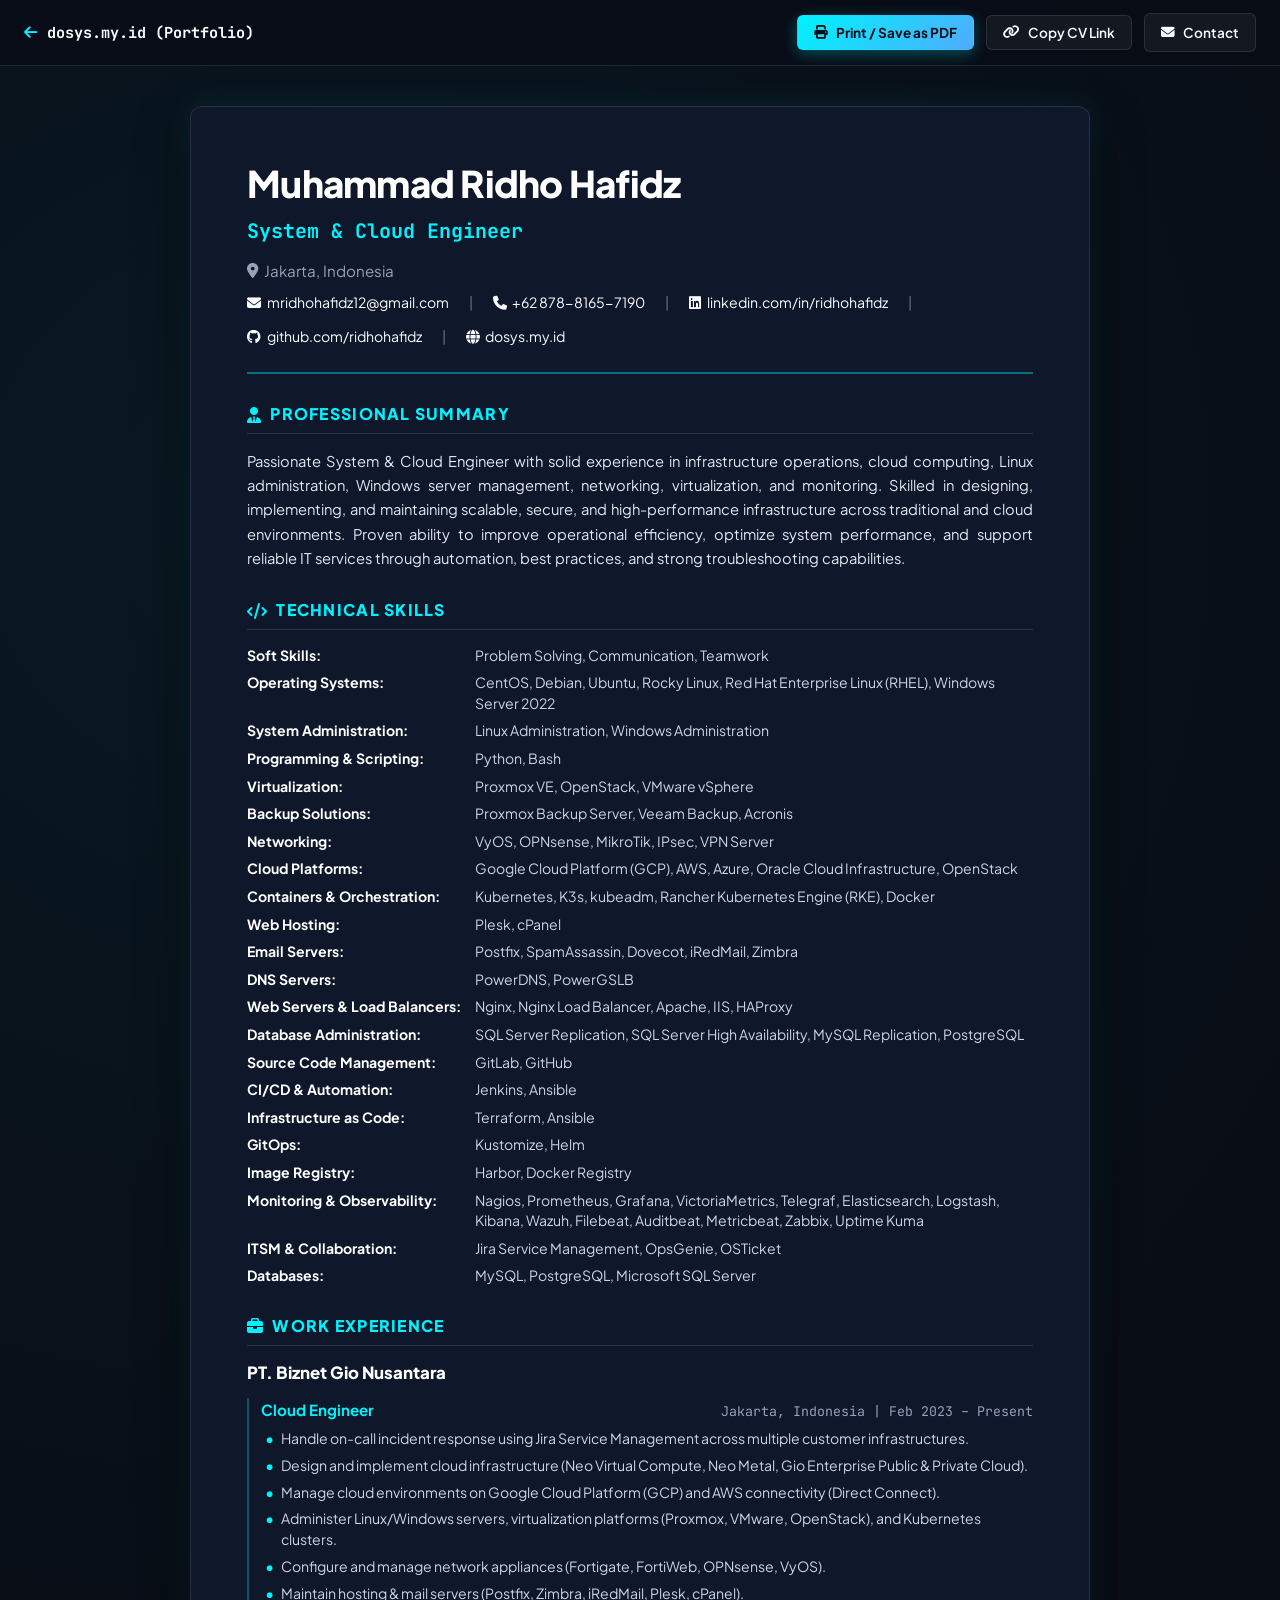
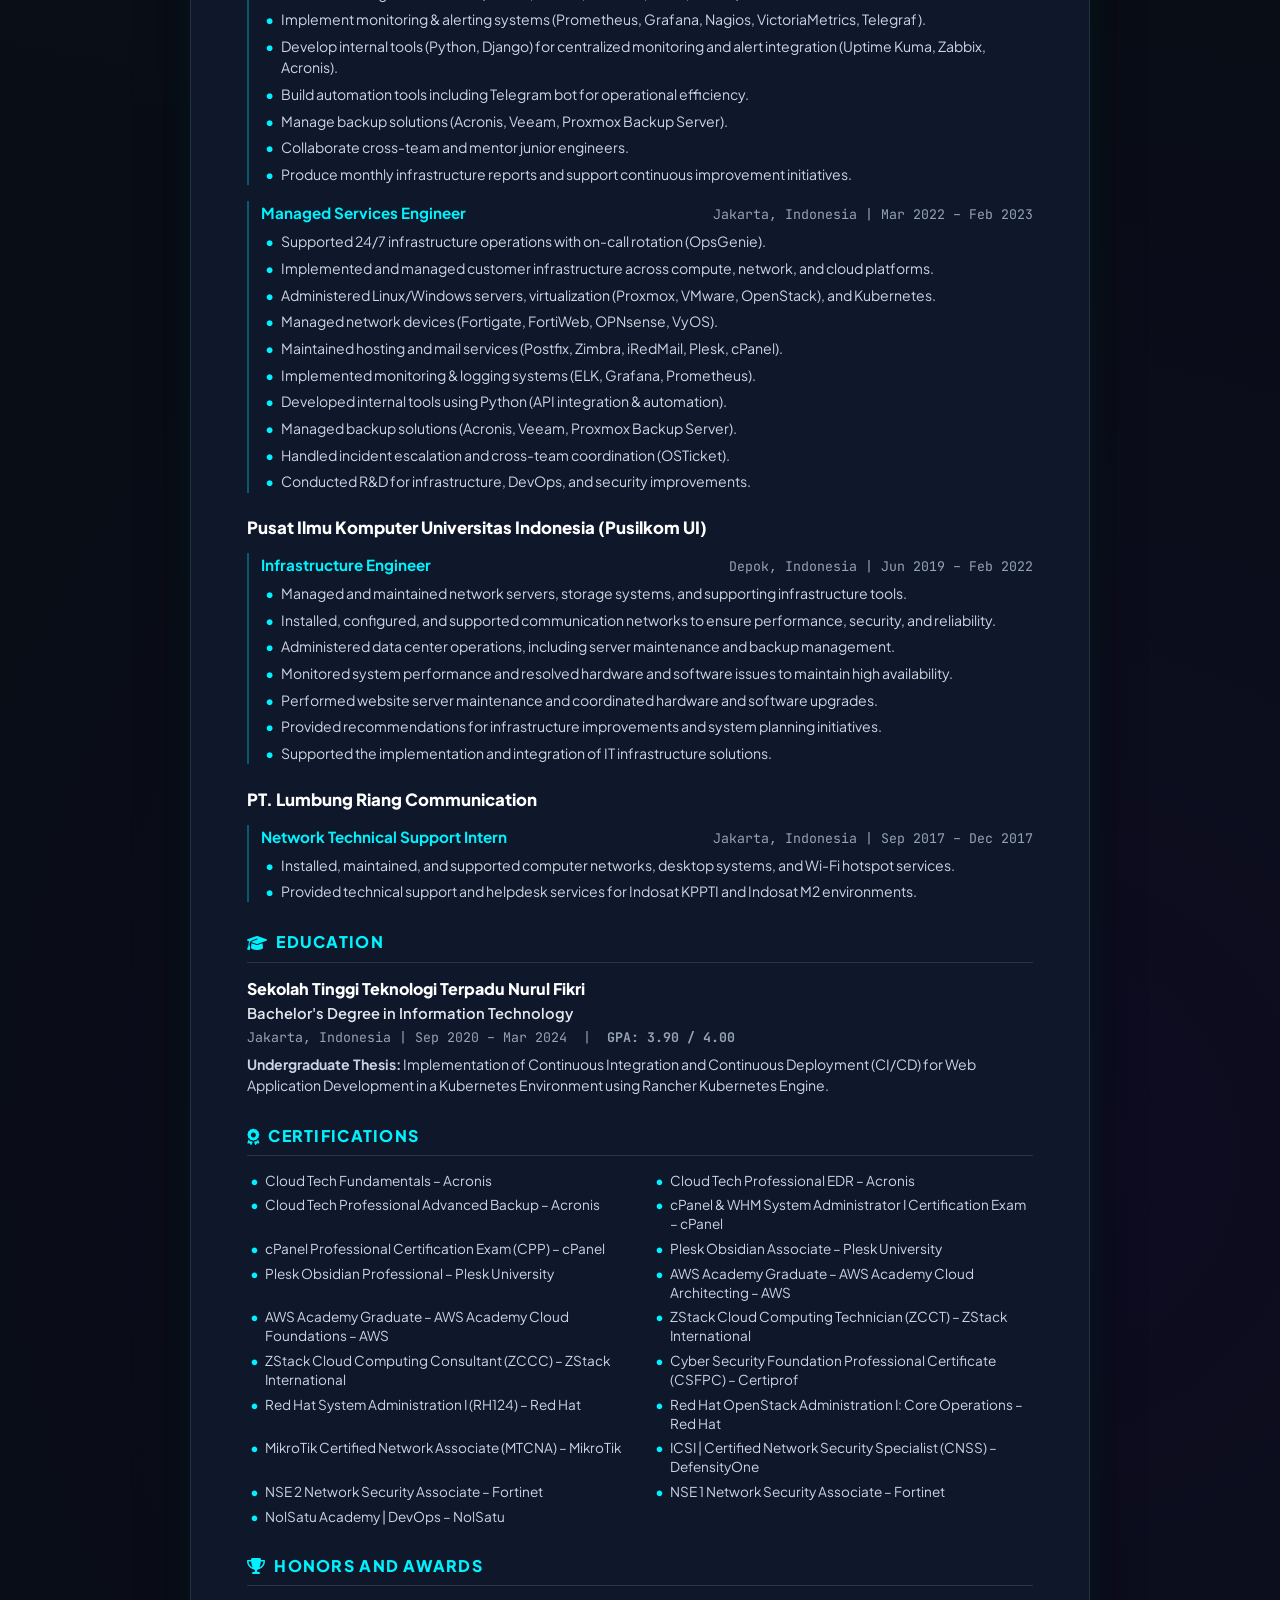
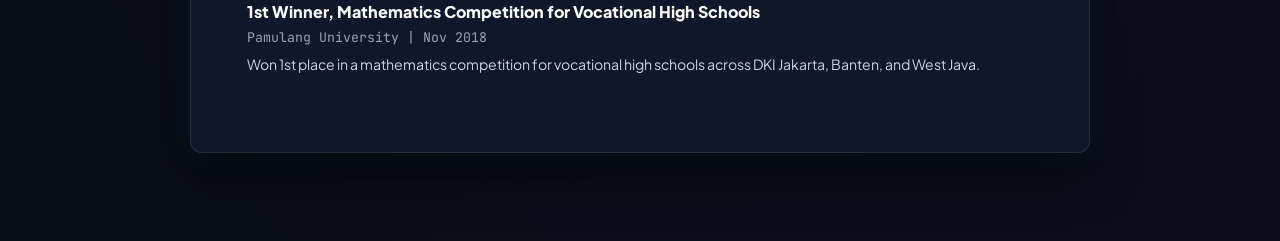
==== cv.html @ adc0bbea "Initial commit: Professional portfolio 2026" ====
<!DOCTYPE html>
<html lang="id">
<head>
    <meta charset="UTF-8">
    <meta name="viewport" content="width=device-width, initial-scale=1.0">
    <title>Curriculum Vitae - Muhammad Ridho Hafidz | System & Cloud Engineer</title>
    <meta name="description" content="Official Curriculum Vitae of Muhammad Ridho Hafidz - System & Cloud Engineer specializing in AWS, GCP, Kubernetes, Linux/Windows Administration, and DevOps.">
    <meta name="author" content="Muhammad Ridho Hafidz">

    <!-- Google Fonts -->
    <link rel="preconnect" href="https://fonts.googleapis.com">
    <link rel="preconnect" href="https://fonts.gstatic.com" crossorigin>
    <link href="https://fonts.googleapis.com/css2?family=JetBrains+Mono:wght@400;500;600;700&family=Plus+Jakarta+Sans:wght@400;500;600;700;800&display=swap" rel="stylesheet">
    
    <!-- FontAwesome -->
    <link rel="stylesheet" href="https://cdnjs.cloudflare.com/ajax/libs/font-awesome/6.4.0/css/all.min.css">

    <style>
        :root {
            --bg-body: #090d16;
            --bg-paper: #0f172a;
            --border-color: rgba(255, 255, 255, 0.1);
            --border-accent: #00f2fe;
            --text-primary: #f8fafc;
            --text-secondary: #94a3b8;
            --text-muted: #64748b;
            --accent-cyan: #00f2fe;
            --accent-blue: #4facfe;
            --accent-green: #00e676;
            --font-sans: 'Plus Jakarta Sans', sans-serif;
            --font-mono: 'JetBrains Mono', monospace;
            --radius-sm: 6px;
            --radius-md: 12px;
            --shadow-paper: 0 20px 50px rgba(0, 0, 0, 0.6), 0 0 30px rgba(0, 242, 254, 0.1);
        }

        * {
            box-sizing: border-box;
            margin: 0;
            padding: 0;
        }

        body {
            font-family: var(--font-sans);
            background-color: var(--bg-body);
            color: var(--text-primary);
            line-height: 1.55;
            padding-bottom: 3rem;
            min-height: 100vh;
            background-image: 
                radial-gradient(circle at 20% 15%, rgba(0, 242, 254, 0.05) 0%, transparent 40%),
                radial-gradient(circle at 80% 80%, rgba(112, 0, 255, 0.05) 0%, transparent 40%);
        }

        /* Top Action Bar */
        .cv-topbar {
            position: sticky;
            top: 0;
            z-index: 100;
            background: rgba(9, 13, 22, 0.92);
            backdrop-filter: blur(12px);
            border-bottom: 1px solid var(--border-color);
            padding: 0.8rem 1.5rem;
            display: flex;
            align-items: center;
            justify-content: space-between;
            gap: 1rem;
        }

        .cv-topbar-brand {
            display: flex;
            align-items: center;
            gap: 0.6rem;
            color: var(--text-primary);
            text-decoration: none;
            font-weight: 700;
            font-family: var(--font-mono);
            font-size: 0.95rem;
        }

        .cv-topbar-brand i {
            color: var(--accent-cyan);
        }

        .cv-actions {
            display: flex;
            align-items: center;
            gap: 0.75rem;
            flex-wrap: wrap;
        }

        .btn-action {
            display: inline-flex;
            align-items: center;
            gap: 0.5rem;
            padding: 0.5rem 1rem;
            border-radius: var(--radius-sm);
            font-size: 0.85rem;
            font-weight: 600;
            cursor: pointer;
            text-decoration: none;
            transition: all 0.2s ease;
            border: 1px solid transparent;
            font-family: var(--font-sans);
        }

        .btn-action-primary {
            background: linear-gradient(135deg, #00f2fe 0%, #4facfe 100%);
            color: #090d16;
            font-weight: 700;
            box-shadow: 0 4px 15px rgba(0, 242, 254, 0.3);
        }

        .btn-action-primary:hover {
            transform: translateY(-2px);
            box-shadow: 0 6px 20px rgba(0, 242, 254, 0.5);
            color: #000;
        }

        .btn-action-secondary {
            background: rgba(255, 255, 255, 0.05);
            color: var(--text-primary);
            border-color: var(--border-color);
        }

        .btn-action-secondary:hover {
            background: rgba(255, 255, 255, 0.1);
            border-color: var(--accent-cyan);
            color: var(--accent-cyan);
        }

        /* CV Document Container */
        .cv-container {
            max-width: 900px;
            margin: 2.5rem auto;
            background: var(--bg-paper);
            border: 1px solid var(--border-color);
            border-radius: var(--radius-md);
            padding: 3rem 3.5rem;
            box-shadow: var(--shadow-paper);
            position: relative;
        }

        /* CV Header */
        .cv-header {
            border-bottom: 2px solid rgba(0, 242, 254, 0.4);
            padding-bottom: 1.5rem;
            margin-bottom: 1.75rem;
        }

        .cv-name {
            font-size: 2.3rem;
            font-weight: 800;
            letter-spacing: -0.02em;
            color: #ffffff;
            margin-bottom: 0.25rem;
        }

        .cv-role {
            font-size: 1.25rem;
            font-weight: 700;
            color: var(--accent-cyan);
            font-family: var(--font-mono);
            margin-bottom: 0.75rem;
        }

        .cv-location {
            font-size: 0.95rem;
            color: var(--text-secondary);
            margin-bottom: 0.6rem;
            display: flex;
            align-items: center;
            gap: 0.4rem;
        }

        .cv-contact-bar {
            display: flex;
            flex-wrap: wrap;
            gap: 0.8rem 1.25rem;
            font-size: 0.88rem;
            color: var(--text-secondary);
            margin-top: 0.5rem;
        }

        .cv-contact-bar a {
            color: var(--text-primary);
            text-decoration: none;
            transition: color 0.2s;
            display: inline-flex;
            align-items: center;
            gap: 0.35rem;
        }

        .cv-contact-bar a:hover {
            color: var(--accent-cyan);
        }

        .cv-contact-bar .sep {
            color: var(--text-muted);
        }

        /* CV Sections */
        .cv-section {
            margin-bottom: 1.75rem;
        }

        .cv-section-title {
            font-size: 1rem;
            font-weight: 800;
            text-transform: uppercase;
            letter-spacing: 0.08em;
            color: var(--accent-cyan);
            border-bottom: 1px solid rgba(255, 255, 255, 0.12);
            padding-bottom: 0.4rem;
            margin-bottom: 0.9rem;
            display: flex;
            align-items: center;
            gap: 0.5rem;
        }

        .cv-summary-text {
            color: #e2e8f0;
            font-size: 0.92rem;
            line-height: 1.65;
            text-align: justify;
        }

        /* Skills Matrix */
        .cv-skills-list {
            display: flex;
            flex-direction: column;
            gap: 0.45rem;
        }

        .cv-skill-row {
            font-size: 0.88rem;
            line-height: 1.45;
            display: grid;
            grid-template-columns: 220px 1fr;
            gap: 0.5rem;
        }

        .cv-skill-label {
            font-weight: 700;
            color: #ffffff;
        }

        .cv-skill-val {
            color: #cbd5e1;
        }

        /* Work Experience Blocks */
        .cv-company-block {
            margin-bottom: 1.4rem;
        }

        .cv-company-name {
            font-size: 1.05rem;
            font-weight: 800;
            color: #ffffff;
        }

        .cv-job-block {
            margin-top: 0.75rem;
            padding-left: 0.75rem;
            border-left: 2px solid rgba(0, 242, 254, 0.3);
        }

        .cv-job-header {
            display: flex;
            justify-content: space-between;
            align-items: baseline;
            flex-wrap: wrap;
            gap: 0.25rem;
            margin-bottom: 0.35rem;
        }

        .cv-job-title {
            font-size: 0.95rem;
            font-weight: 700;
            color: var(--accent-cyan);
        }

        .cv-job-meta {
            font-size: 0.83rem;
            color: var(--text-secondary);
            font-family: var(--font-mono);
        }

        .cv-bullet-list {
            list-style: none;
            margin-top: 0.4rem;
        }

        .cv-bullet-list li {
            position: relative;
            padding-left: 1.25rem;
            font-size: 0.88rem;
            color: #cbd5e1;
            margin-bottom: 0.35rem;
            line-height: 1.5;
        }

        .cv-bullet-list li::before {
            content: "•";
            position: absolute;
            left: 0.25rem;
            color: var(--accent-cyan);
            font-weight: bold;
        }

        /* Education & Certifications */
        .cv-edu-block {
            margin-bottom: 0.85rem;
        }

        .cv-edu-school {
            font-size: 1rem;
            font-weight: 800;
            color: #ffffff;
        }

        .cv-edu-degree {
            font-size: 0.92rem;
            color: #e2e8f0;
            font-weight: 600;
        }

        .cv-edu-meta {
            font-size: 0.83rem;
            color: var(--text-secondary);
            margin: 0.15rem 0 0.4rem 0;
            font-family: var(--font-mono);
        }

        .cv-edu-details {
            font-size: 0.88rem;
            color: #cbd5e1;
            line-height: 1.5;
        }

        .cv-certs-grid {
            display: grid;
            grid-template-columns: 1fr 1fr;
            gap: 0.35rem 1.5rem;
        }

        .cv-cert-item {
            font-size: 0.85rem;
            color: #cbd5e1;
            position: relative;
            padding-left: 1.15rem;
            line-height: 1.4;
        }

        .cv-cert-item::before {
            content: "•";
            position: absolute;
            left: 0.2rem;
            color: var(--accent-cyan);
            font-weight: bold;
        }

        /* Toast notification */
        .toast-cv {
            position: fixed;
            bottom: 2rem;
            right: 2rem;
            background: rgba(13, 17, 23, 0.95);
            border: 1px solid var(--accent-green);
            color: #fff;
            padding: 0.75rem 1.25rem;
            border-radius: var(--radius-sm);
            font-size: 0.88rem;
            box-shadow: 0 10px 25px rgba(0,0,0,0.5);
            display: none;
            z-index: 1000;
        }

        .toast-cv.show {
            display: flex;
            align-items: center;
            gap: 0.5rem;
            animation: fadeIn 0.3s ease;
        }

        /* -------------------------------------------------------------
           PRINT STYLESHEET (CLEAN ATS-FRIENDLY & HIGH CONTRAST)
           ------------------------------------------------------------- */
        @media print {
            @page {
                size: A4;
                margin: 12mm 15mm;
            }

            body {
                background: #ffffff !important;
                color: #000000 !important;
                padding: 0 !important;
                margin: 0 !important;
                background-image: none !important;
                font-size: 9pt !important;
                line-height: 1.4 !important;
                -webkit-print-color-adjust: exact !important;
                print-color-adjust: exact !important;
            }

            .cv-topbar, .toast-cv, #cvToast {
                display: none !important;
            }

            .cv-container {
                max-width: 100% !important;
                margin: 0 !important;
                padding: 0 !important;
                background: #ffffff !important;
                border: none !important;
                box-shadow: none !important;
            }

            .cv-header {
                border-bottom: 2px solid #000000 !important;
                padding-bottom: 8px !important;
                margin-bottom: 12px !important;
                page-break-after: avoid !important;
                break-after: avoid !important;
            }

            .cv-name {
                color: #000000 !important;
                font-size: 20pt !important;
                line-height: 1.15 !important;
            }

            .cv-role {
                color: #111111 !important;
                font-size: 11pt !important;
                font-weight: 700 !important;
                margin-bottom: 4px !important;
            }

            .cv-location, .cv-contact-bar, .cv-contact-bar a {
                color: #333333 !important;
                font-size: 8.5pt !important;
            }

            .cv-section {
                margin-bottom: 14px !important;
                break-inside: auto !important;
                page-break-inside: auto !important;
            }

            .cv-section-title {
                color: #000000 !important;
                border-bottom: 1.5px solid #000000 !important;
                font-size: 10.5pt !important;
                font-weight: 800 !important;
                margin-top: 12px !important;
                margin-bottom: 6px !important;
                padding-bottom: 3px !important;
                page-break-after: avoid !important;
                break-after: avoid !important;
            }

            .cv-section-title i {
                display: none !important;
            }

            .cv-summary-text, .cv-skill-row, .cv-bullet-list li, .cv-edu-details, .cv-cert-item {
                color: #111111 !important;
                font-size: 8.6pt !important;
                line-height: 1.38 !important;
            }

            .cv-skill-row {
                grid-template-columns: 180px 1fr !important;
                gap: 3px 6px !important;
                page-break-inside: avoid !important;
                break-inside: avoid !important;
            }

            .cv-skill-label {
                color: #000000 !important;
                font-weight: 700 !important;
            }

            .cv-skill-val {
                color: #222222 !important;
            }

            .cv-company-block {
                margin-bottom: 10px !important;
                page-break-inside: auto !important;
                break-inside: auto !important;
            }

            .cv-company-name {
                color: #000000 !important;
                font-size: 10.2pt !important;
                font-weight: 800 !important;
                page-break-after: avoid !important;
                break-after: avoid !important;
            }

            .cv-job-block {
                border-left: 2px solid #555555 !important;
                padding-left: 8px !important;
                margin-top: 6px !important;
                page-break-inside: avoid !important;
                break-inside: avoid !important;
            }

            .cv-job-title, .cv-edu-degree {
                color: #111111 !important;
                font-size: 9.3pt !important;
                font-weight: 700 !important;
            }

            .cv-job-meta, .cv-edu-meta {
                color: #444444 !important;
                font-size: 8.3pt !important;
            }

            /* Education & Certifications: Keep intact together without orphan headings */
            .cv-section.cv-edu-section,
            .cv-edu-block {
                page-break-inside: avoid !important;
                break-inside: avoid !important;
            }

            .cv-edu-school {
                color: #000000 !important;
                font-size: 10pt !important;
                font-weight: 800 !important;
                page-break-after: avoid !important;
                break-after: avoid !important;
            }

            .cv-certs-grid {
                grid-template-columns: 1fr 1fr !important;
                gap: 2px 14px !important;
                page-break-inside: auto !important;
                break-inside: auto !important;
            }

            .cv-cert-item {
                page-break-inside: avoid !important;
                break-inside: avoid !important;
            }

            .cv-bullet-list {
                padding-left: 14px !important;
                margin-top: 3px !important;
            }

            .cv-bullet-list li {
                margin-bottom: 2px !important;
                page-break-inside: avoid !important;
                break-inside: avoid !important;
            }
        }

        /* Embedded inside Preview Modal */
        body.in-iframe {
            background: #080b13;
            background-image: none;
            padding: 1.5rem 1rem 3rem 1rem;
            min-height: auto;
        }

        body.in-iframe .cv-topbar {
            display: none !important;
        }

        body.in-iframe .cv-container {
            margin: 0 auto;
            max-width: 860px;
            padding: 2.5rem 3rem;
            box-shadow: 0 10px 40px rgba(0, 0, 0, 0.7), 0 0 25px rgba(0, 242, 254, 0.1);
        }

        /* Mobile adjustments */
        @media (max-width: 768px) {
            .cv-container {
                margin: 1rem;
                padding: 1.75rem 1.25rem;
            }

            body.in-iframe .cv-container {
                padding: 1.5rem 1.25rem;
                margin: 0.5rem auto;
            }

            .cv-name {
                font-size: 1.75rem;
            }

            .cv-skill-row {
                grid-template-columns: 1fr;
                gap: 0.15rem;
            }

            .cv-certs-grid {
                grid-template-columns: 1fr;
            }

            .cv-actions {
                width: 100%;
                justify-content: flex-start;
            }
        }
    </style>
</head>
<body>

    <!-- Top Action Bar -->
    <header class="cv-topbar">
        <a href="index.html" class="cv-topbar-brand">
            <i class="fas fa-arrow-left"></i> <span>dosys.my.id (Portfolio)</span>
        </a>

        <div class="cv-actions">
            <button class="btn-action btn-action-primary" onclick="window.print();" id="printCvBtn">
                <i class="fas fa-print"></i> Print / Save as PDF
            </button>
            <button class="btn-action btn-action-secondary" onclick="copyCvUrl();">
                <i class="fas fa-link"></i> Copy CV Link
            </button>
            <a href="mailto:mridhohafidz12@gmail.com" class="btn-action btn-action-secondary">
                <i class="fas fa-envelope"></i> Contact
            </a>
        </div>
    </header>

    <!-- Main CV Paper -->
    <main class="cv-container" id="cvDocument">
        <!-- Header -->
        <header class="cv-header">
            <h1 class="cv-name">Muhammad Ridho Hafidz</h1>
            <div class="cv-role">System & Cloud Engineer</div>
            <div class="cv-location">
                <i class="fas fa-map-marker-alt"></i> Jakarta, Indonesia
            </div>
            <div class="cv-contact-bar">
                <a href="mailto:mridhohafidz12@gmail.com"><i class="fas fa-envelope"></i> mridhohafidz12@gmail.com</a>
                <span class="sep">|</span>
                <a href="tel:+6287881657190"><i class="fas fa-phone"></i> +62 878-8165-7190</a>
                <span class="sep">|</span>
                <a href="https://linkedin.com/in/ridhohafidz" target="_blank" rel="noopener"><i class="fab fa-linkedin"></i> linkedin.com/in/ridhohafidz</a>
                <span class="sep">|</span>
                <a href="https://github.com/ridhohafidz" target="_blank" rel="noopener"><i class="fab fa-github"></i> github.com/ridhohafidz</a>
                <span class="sep">|</span>
                <a href="https://dosys.my.id" target="_blank" rel="noopener"><i class="fas fa-globe"></i> dosys.my.id</a>
            </div>
        </header>

        <!-- Professional Summary -->
        <section class="cv-section">
            <h2 class="cv-section-title"><i class="fas fa-user-tie"></i> Professional Summary</h2>
            <p class="cv-summary-text">
                Passionate System & Cloud Engineer with solid experience in infrastructure operations, cloud computing, Linux administration, Windows server management, networking, virtualization, and monitoring. Skilled in designing, implementing, and maintaining scalable, secure, and high-performance infrastructure across traditional and cloud environments. Proven ability to improve operational efficiency, optimize system performance, and support reliable IT services through automation, best practices, and strong troubleshooting capabilities.
            </p>
        </section>

        <!-- Technical Skills -->
        <section class="cv-section">
            <h2 class="cv-section-title"><i class="fas fa-code"></i> Technical Skills</h2>
            <div class="cv-skills-list">
                <div class="cv-skill-row">
                    <span class="cv-skill-label">Soft Skills:</span>
                    <span class="cv-skill-val">Problem Solving, Communication, Teamwork</span>
                </div>
                <div class="cv-skill-row">
                    <span class="cv-skill-label">Operating Systems:</span>
                    <span class="cv-skill-val">CentOS, Debian, Ubuntu, Rocky Linux, Red Hat Enterprise Linux (RHEL), Windows Server 2022</span>
                </div>
                <div class="cv-skill-row">
                    <span class="cv-skill-label">System Administration:</span>
                    <span class="cv-skill-val">Linux Administration, Windows Administration</span>
                </div>
                <div class="cv-skill-row">
                    <span class="cv-skill-label">Programming & Scripting:</span>
                    <span class="cv-skill-val">Python, Bash</span>
                </div>
                <div class="cv-skill-row">
                    <span class="cv-skill-label">Virtualization:</span>
                    <span class="cv-skill-val">Proxmox VE, OpenStack, VMware vSphere</span>
                </div>
                <div class="cv-skill-row">
                    <span class="cv-skill-label">Backup Solutions:</span>
                    <span class="cv-skill-val">Proxmox Backup Server, Veeam Backup, Acronis</span>
                </div>
                <div class="cv-skill-row">
                    <span class="cv-skill-label">Networking:</span>
                    <span class="cv-skill-val">VyOS, OPNsense, MikroTik, IPsec, VPN Server</span>
                </div>
                <div class="cv-skill-row">
                    <span class="cv-skill-label">Cloud Platforms:</span>
                    <span class="cv-skill-val">Google Cloud Platform (GCP), AWS, Azure, Oracle Cloud Infrastructure, OpenStack</span>
                </div>
                <div class="cv-skill-row">
                    <span class="cv-skill-label">Containers & Orchestration:</span>
                    <span class="cv-skill-val">Kubernetes, K3s, kubeadm, Rancher Kubernetes Engine (RKE), Docker</span>
                </div>
                <div class="cv-skill-row">
                    <span class="cv-skill-label">Web Hosting:</span>
                    <span class="cv-skill-val">Plesk, cPanel</span>
                </div>
                <div class="cv-skill-row">
                    <span class="cv-skill-label">Email Servers:</span>
                    <span class="cv-skill-val">Postfix, SpamAssassin, Dovecot, iRedMail, Zimbra</span>
                </div>
                <div class="cv-skill-row">
                    <span class="cv-skill-label">DNS Servers:</span>
                    <span class="cv-skill-val">PowerDNS, PowerGSLB</span>
                </div>
                <div class="cv-skill-row">
                    <span class="cv-skill-label">Web Servers & Load Balancers:</span>
                    <span class="cv-skill-val">Nginx, Nginx Load Balancer, Apache, IIS, HAProxy</span>
                </div>
                <div class="cv-skill-row">
                    <span class="cv-skill-label">Database Administration:</span>
                    <span class="cv-skill-val">SQL Server Replication, SQL Server High Availability, MySQL Replication, PostgreSQL</span>
                </div>
                <div class="cv-skill-row">
                    <span class="cv-skill-label">Source Code Management:</span>
                    <span class="cv-skill-val">GitLab, GitHub</span>
                </div>
                <div class="cv-skill-row">
                    <span class="cv-skill-label">CI/CD & Automation:</span>
                    <span class="cv-skill-val">Jenkins, Ansible</span>
                </div>
                <div class="cv-skill-row">
                    <span class="cv-skill-label">Infrastructure as Code:</span>
                    <span class="cv-skill-val">Terraform, Ansible</span>
                </div>
                <div class="cv-skill-row">
                    <span class="cv-skill-label">GitOps:</span>
                    <span class="cv-skill-val">Kustomize, Helm</span>
                </div>
                <div class="cv-skill-row">
                    <span class="cv-skill-label">Image Registry:</span>
                    <span class="cv-skill-val">Harbor, Docker Registry</span>
                </div>
                <div class="cv-skill-row">
                    <span class="cv-skill-label">Monitoring & Observability:</span>
                    <span class="cv-skill-val">Nagios, Prometheus, Grafana, VictoriaMetrics, Telegraf, Elasticsearch, Logstash, Kibana, Wazuh, Filebeat, Auditbeat, Metricbeat, Zabbix, Uptime Kuma</span>
                </div>
                <div class="cv-skill-row">
                    <span class="cv-skill-label">ITSM & Collaboration:</span>
                    <span class="cv-skill-val">Jira Service Management, OpsGenie, OSTicket</span>
                </div>
                <div class="cv-skill-row">
                    <span class="cv-skill-label">Databases:</span>
                    <span class="cv-skill-val">MySQL, PostgreSQL, Microsoft SQL Server</span>
                </div>
            </div>
        </section>

        <!-- Work Experience -->
        <section class="cv-section">
            <h2 class="cv-section-title"><i class="fas fa-briefcase"></i> Work Experience</h2>
            
            <!-- Company 1: Biznet Gio -->
            <div class="cv-company-block">
                <div class="cv-company-name">PT. Biznet Gio Nusantara</div>
                
                <!-- Role 1 -->
                <div class="cv-job-block">
                    <div class="cv-job-header">
                        <div class="cv-job-title">Cloud Engineer</div>
                        <div class="cv-job-meta">Jakarta, Indonesia | Feb 2023 – Present</div>
                    </div>
                    <ul class="cv-bullet-list">
                        <li>Handle on-call incident response using Jira Service Management across multiple customer infrastructures.</li>
                        <li>Design and implement cloud infrastructure (Neo Virtual Compute, Neo Metal, Gio Enterprise Public & Private Cloud).</li>
                        <li>Manage cloud environments on Google Cloud Platform (GCP) and AWS connectivity (Direct Connect).</li>
                        <li>Administer Linux/Windows servers, virtualization platforms (Proxmox, VMware, OpenStack), and Kubernetes clusters.</li>
                        <li>Configure and manage network appliances (Fortigate, FortiWeb, OPNsense, VyOS).</li>
                        <li>Maintain hosting & mail servers (Postfix, Zimbra, iRedMail, Plesk, cPanel).</li>
                        <li>Implement monitoring & alerting systems (Prometheus, Grafana, Nagios, VictoriaMetrics, Telegraf).</li>
                        <li>Develop internal tools (Python, Django) for centralized monitoring and alert integration (Uptime Kuma, Zabbix, Acronis).</li>
                        <li>Build automation tools including Telegram bot for operational efficiency.</li>
                        <li>Manage backup solutions (Acronis, Veeam, Proxmox Backup Server).</li>
                        <li>Collaborate cross-team and mentor junior engineers.</li>
                        <li>Produce monthly infrastructure reports and support continuous improvement initiatives.</li>
                    </ul>
                </div>

                <!-- Role 2 -->
                <div class="cv-job-block" style="margin-top: 1rem;">
                    <div class="cv-job-header">
                        <div class="cv-job-title">Managed Services Engineer</div>
                        <div class="cv-job-meta">Jakarta, Indonesia | Mar 2022 – Feb 2023</div>
                    </div>
                    <ul class="cv-bullet-list">
                        <li>Supported 24/7 infrastructure operations with on-call rotation (OpsGenie).</li>
                        <li>Implemented and managed customer infrastructure across compute, network, and cloud platforms.</li>
                        <li>Administered Linux/Windows servers, virtualization (Proxmox, VMware, OpenStack), and Kubernetes.</li>
                        <li>Managed network devices (Fortigate, FortiWeb, OPNsense, VyOS).</li>
                        <li>Maintained hosting and mail services (Postfix, Zimbra, iRedMail, Plesk, cPanel).</li>
                        <li>Implemented monitoring & logging systems (ELK, Grafana, Prometheus).</li>
                        <li>Developed internal tools using Python (API integration & automation).</li>
                        <li>Managed backup solutions (Acronis, Veeam, Proxmox Backup Server).</li>
                        <li>Handled incident escalation and cross-team coordination (OSTicket).</li>
                        <li>Conducted R&D for infrastructure, DevOps, and security improvements.</li>
                    </ul>
                </div>
            </div>

            <!-- Company 2: Pusilkom UI -->
            <div class="cv-company-block">
                <div class="cv-company-name">Pusat Ilmu Komputer Universitas Indonesia (Pusilkom UI)</div>
                <div class="cv-job-block">
                    <div class="cv-job-header">
                        <div class="cv-job-title">Infrastructure Engineer</div>
                        <div class="cv-job-meta">Depok, Indonesia | Jun 2019 – Feb 2022</div>
                    </div>
                    <ul class="cv-bullet-list">
                        <li>Managed and maintained network servers, storage systems, and supporting infrastructure tools.</li>
                        <li>Installed, configured, and supported communication networks to ensure performance, security, and reliability.</li>
                        <li>Administered data center operations, including server maintenance and backup management.</li>
                        <li>Monitored system performance and resolved hardware and software issues to maintain high availability.</li>
                        <li>Performed website server maintenance and coordinated hardware and software upgrades.</li>
                        <li>Provided recommendations for infrastructure improvements and system planning initiatives.</li>
                        <li>Supported the implementation and integration of IT infrastructure solutions.</li>
                    </ul>
                </div>
            </div>

            <!-- Company 3: Lumbung Riang -->
            <div class="cv-company-block">
                <div class="cv-company-name">PT. Lumbung Riang Communication</div>
                <div class="cv-job-block">
                    <div class="cv-job-header">
                        <div class="cv-job-title">Network Technical Support Intern</div>
                        <div class="cv-job-meta">Jakarta, Indonesia | Sep 2017 – Dec 2017</div>
                    </div>
                    <ul class="cv-bullet-list">
                        <li>Installed, maintained, and supported computer networks, desktop systems, and Wi-Fi hotspot services.</li>
                        <li>Provided technical support and helpdesk services for Indosat KPPTI and Indosat M2 environments.</li>
                    </ul>
                </div>
            </div>
        </section>

        <!-- Education -->
        <section class="cv-section cv-edu-section">
            <h2 class="cv-section-title"><i class="fas fa-graduation-cap"></i> Education</h2>
            <div class="cv-edu-block">
                <div class="cv-edu-school">Sekolah Tinggi Teknologi Terpadu Nurul Fikri</div>
                <div class="cv-edu-degree">Bachelor's Degree in Information Technology</div>
                <div class="cv-edu-meta">Jakarta, Indonesia | Sep 2020 – Mar 2024 &nbsp;|&nbsp; <strong>GPA: 3.90 / 4.00</strong></div>
                <div class="cv-edu-details">
                    <strong>Undergraduate Thesis:</strong> Implementation of Continuous Integration and Continuous Deployment (CI/CD) for Web Application Development in a Kubernetes Environment using Rancher Kubernetes Engine.
                </div>
            </div>
        </section>

        <!-- Certifications -->
        <section class="cv-section">
            <h2 class="cv-section-title"><i class="fas fa-award"></i> Certifications</h2>
            <div class="cv-certs-grid">
                <div class="cv-cert-item">Cloud Tech Fundamentals – Acronis</div>
                <div class="cv-cert-item">Cloud Tech Professional EDR – Acronis</div>
                <div class="cv-cert-item">Cloud Tech Professional Advanced Backup – Acronis</div>
                <div class="cv-cert-item">cPanel & WHM System Administrator I Certification Exam – cPanel</div>
                <div class="cv-cert-item">cPanel Professional Certification Exam (CPP) – cPanel</div>
                <div class="cv-cert-item">Plesk Obsidian Associate – Plesk University</div>
                <div class="cv-cert-item">Plesk Obsidian Professional – Plesk University</div>
                <div class="cv-cert-item">AWS Academy Graduate – AWS Academy Cloud Architecting – AWS</div>
                <div class="cv-cert-item">AWS Academy Graduate – AWS Academy Cloud Foundations – AWS</div>
                <div class="cv-cert-item">ZStack Cloud Computing Technician (ZCCT) – ZStack International</div>
                <div class="cv-cert-item">ZStack Cloud Computing Consultant (ZCCC) – ZStack International</div>
                <div class="cv-cert-item">Cyber Security Foundation Professional Certificate (CSFPC) – Certiprof</div>
                <div class="cv-cert-item">Red Hat System Administration I (RH124) – Red Hat</div>
                <div class="cv-cert-item">Red Hat OpenStack Administration I: Core Operations – Red Hat</div>
                <div class="cv-cert-item">MikroTik Certified Network Associate (MTCNA) – MikroTik</div>
                <div class="cv-cert-item">ICSI | Certified Network Security Specialist (CNSS) – DefensityOne</div>
                <div class="cv-cert-item">NSE 2 Network Security Associate – Fortinet</div>
                <div class="cv-cert-item">NSE 1 Network Security Associate – Fortinet</div>
                <div class="cv-cert-item">NolSatu Academy | DevOps – NolSatu</div>
            </div>
        </section>

        <!-- Honors and Awards -->
        <section class="cv-section">
            <h2 class="cv-section-title"><i class="fas fa-trophy"></i> Honors and Awards</h2>
            <div class="cv-edu-block">
                <div class="cv-edu-school">1st Winner, Mathematics Competition for Vocational High Schools</div>
                <div class="cv-edu-meta">Pamulang University | Nov 2018</div>
                <div class="cv-edu-details">
                    Won 1st place in a mathematics competition for vocational high schools across DKI Jakarta, Banten, and West Java.
                </div>
            </div>
        </section>
    </main>

    <!-- Toast Notification -->
    <div id="cvToast" class="toast-cv">
        <i class="fas fa-check-circle" style="color: var(--accent-green);"></i>
        <span id="cvToastMsg">Link copied to clipboard!</span>
    </div>

    <script>
        // Check if inside modal iframe
        if (window.self !== window.top) {
            document.body.classList.add('in-iframe');
        }

        function copyCvUrl() {
            navigator.clipboard.writeText(window.location.href).then(() => {
                const toast = document.getElementById('cvToast');
                document.getElementById('cvToastMsg').textContent = "CV URL copied to clipboard!";
                toast.classList.add('show');
                setTimeout(() => toast.classList.remove('show'), 3000);
            });
        }
    </script>
</body>
</html>
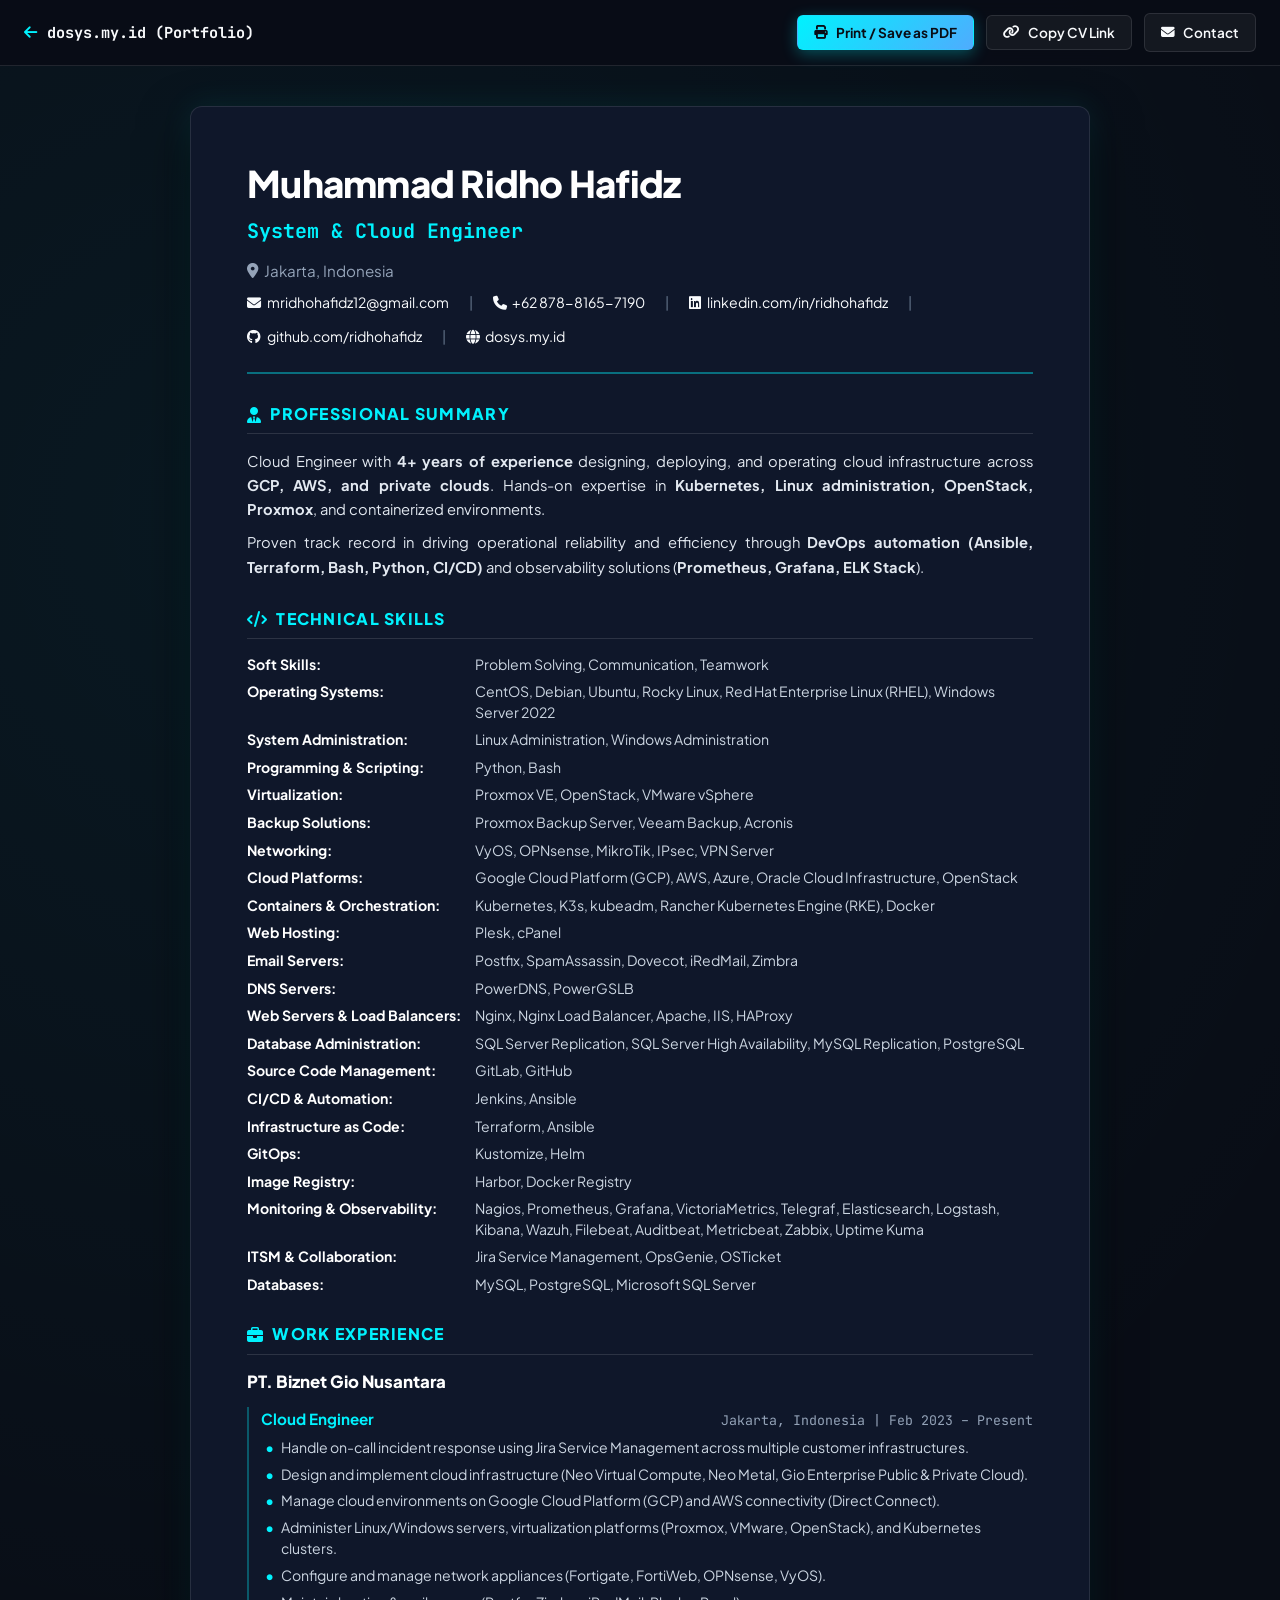
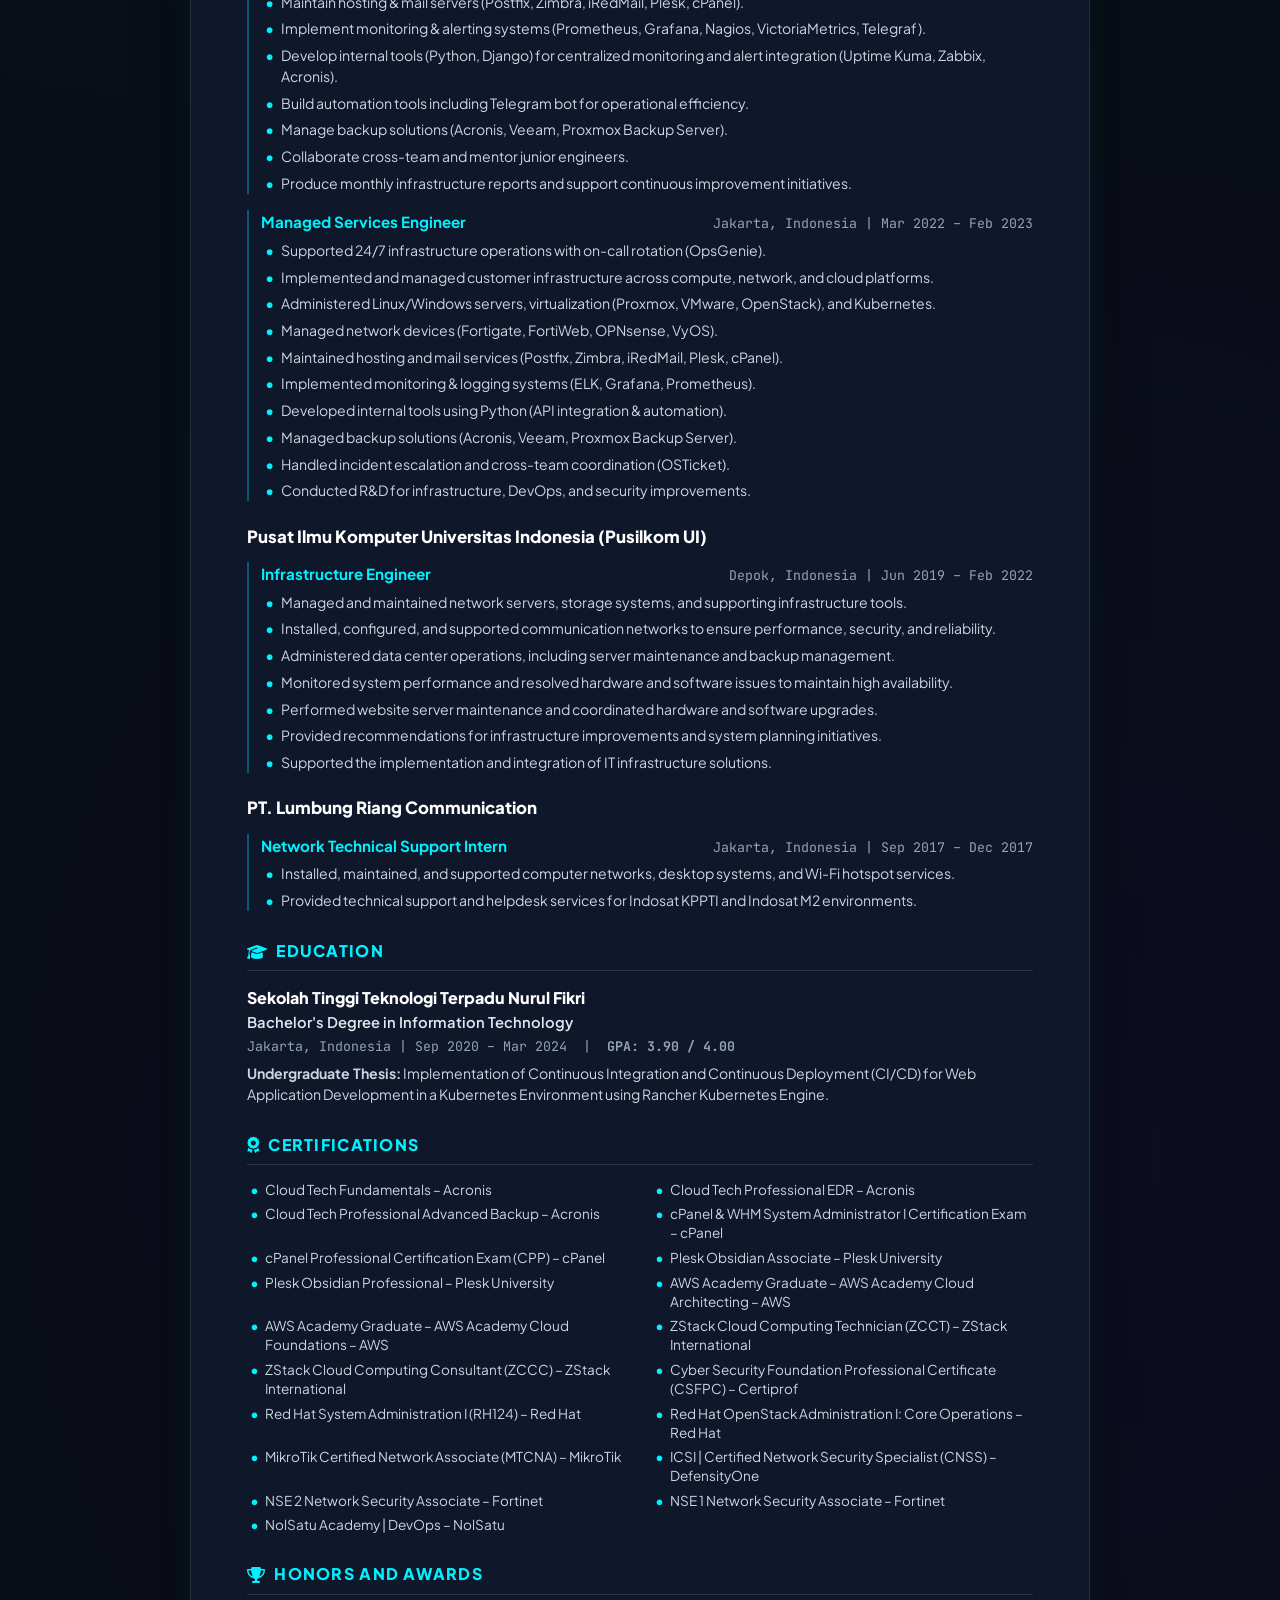
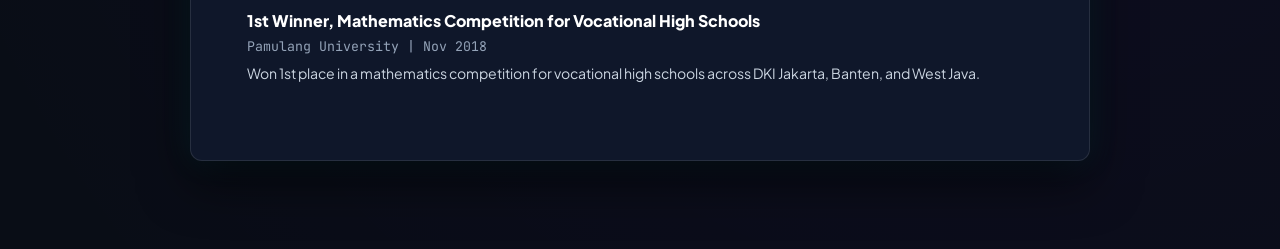
==== commit 29c10f18: "feat(portfolio): update professional summary and optimize mobile UI/UX navigation" ====
--- a/cv.html
+++ b/cv.html
@@ -225,6 +225,14 @@
             text-align: justify;
         }
 
+        .cv-summary-text p {
+            margin-bottom: 0.55rem;
+        }
+
+        .cv-summary-text p:last-child {
+            margin-bottom: 0;
+        }
+
         /* Skills Matrix */
         .cv-skills-list {
             display: flex;
@@ -581,32 +589,69 @@
 
         /* Mobile adjustments */
         @media (max-width: 768px) {
+            html, body {
+                overflow-x: hidden;
+            }
+
+            .cv-topbar {
+                padding: 0.65rem 1rem;
+                flex-direction: column;
+                align-items: stretch;
+                gap: 0.6rem;
+            }
+
+            .cv-topbar-brand {
+                font-size: 0.88rem;
+            }
+
+            .cv-actions {
+                width: 100%;
+                justify-content: stretch;
+                display: grid;
+                grid-template-columns: 1fr 1fr;
+                gap: 0.5rem;
+            }
+
+            .btn-action {
+                justify-content: center;
+                padding: 0.55rem 0.75rem;
+                font-size: 0.82rem;
+            }
+
             .cv-container {
-                margin: 1rem;
-                padding: 1.75rem 1.25rem;
+                margin: 0.75rem auto;
+                padding: 1.5rem 1rem;
+                border-radius: var(--radius-sm);
             }
 
             body.in-iframe .cv-container {
-                padding: 1.5rem 1.25rem;
-                margin: 0.5rem auto;
+                padding: 1.25rem 0.85rem;
+                margin: 0 auto;
             }
 
             .cv-name {
-                font-size: 1.75rem;
+                font-size: 1.6rem;
+            }
+
+            .cv-meta {
+                gap: 0.35rem 0.65rem;
+                font-size: 0.82rem;
             }
 
             .cv-skill-row {
                 grid-template-columns: 1fr;
-                gap: 0.15rem;
+                gap: 0.2rem;
             }
 
             .cv-certs-grid {
                 grid-template-columns: 1fr;
-            }
-
-            .cv-actions {
-                width: 100%;
-                justify-content: flex-start;
+                gap: 0.5rem;
+            }
+
+            .cv-job-title-row {
+                flex-direction: column;
+                align-items: flex-start;
+                gap: 0.2rem;
             }
         }
     </style>
@@ -657,9 +702,10 @@
         <!-- Professional Summary -->
         <section class="cv-section">
             <h2 class="cv-section-title"><i class="fas fa-user-tie"></i> Professional Summary</h2>
-            <p class="cv-summary-text">
-                Passionate System & Cloud Engineer with solid experience in infrastructure operations, cloud computing, Linux administration, Windows server management, networking, virtualization, and monitoring. Skilled in designing, implementing, and maintaining scalable, secure, and high-performance infrastructure across traditional and cloud environments. Proven ability to improve operational efficiency, optimize system performance, and support reliable IT services through automation, best practices, and strong troubleshooting capabilities.
-            </p>
+            <div class="cv-summary-text">
+                <p>Cloud Engineer with <strong>4+ years of experience</strong> designing, deploying, and operating cloud infrastructure across <strong>GCP, AWS, and private clouds</strong>. Hands-on expertise in <strong>Kubernetes, Linux administration, OpenStack, Proxmox</strong>, and containerized environments.</p>
+                <p>Proven track record in driving operational reliability and efficiency through <strong>DevOps automation (Ansible, Terraform, Bash, Python, CI/CD)</strong> and observability solutions (<strong>Prometheus, Grafana, ELK Stack</strong>).</p>
+            </div>
         </section>
 
         <!-- Technical Skills -->
